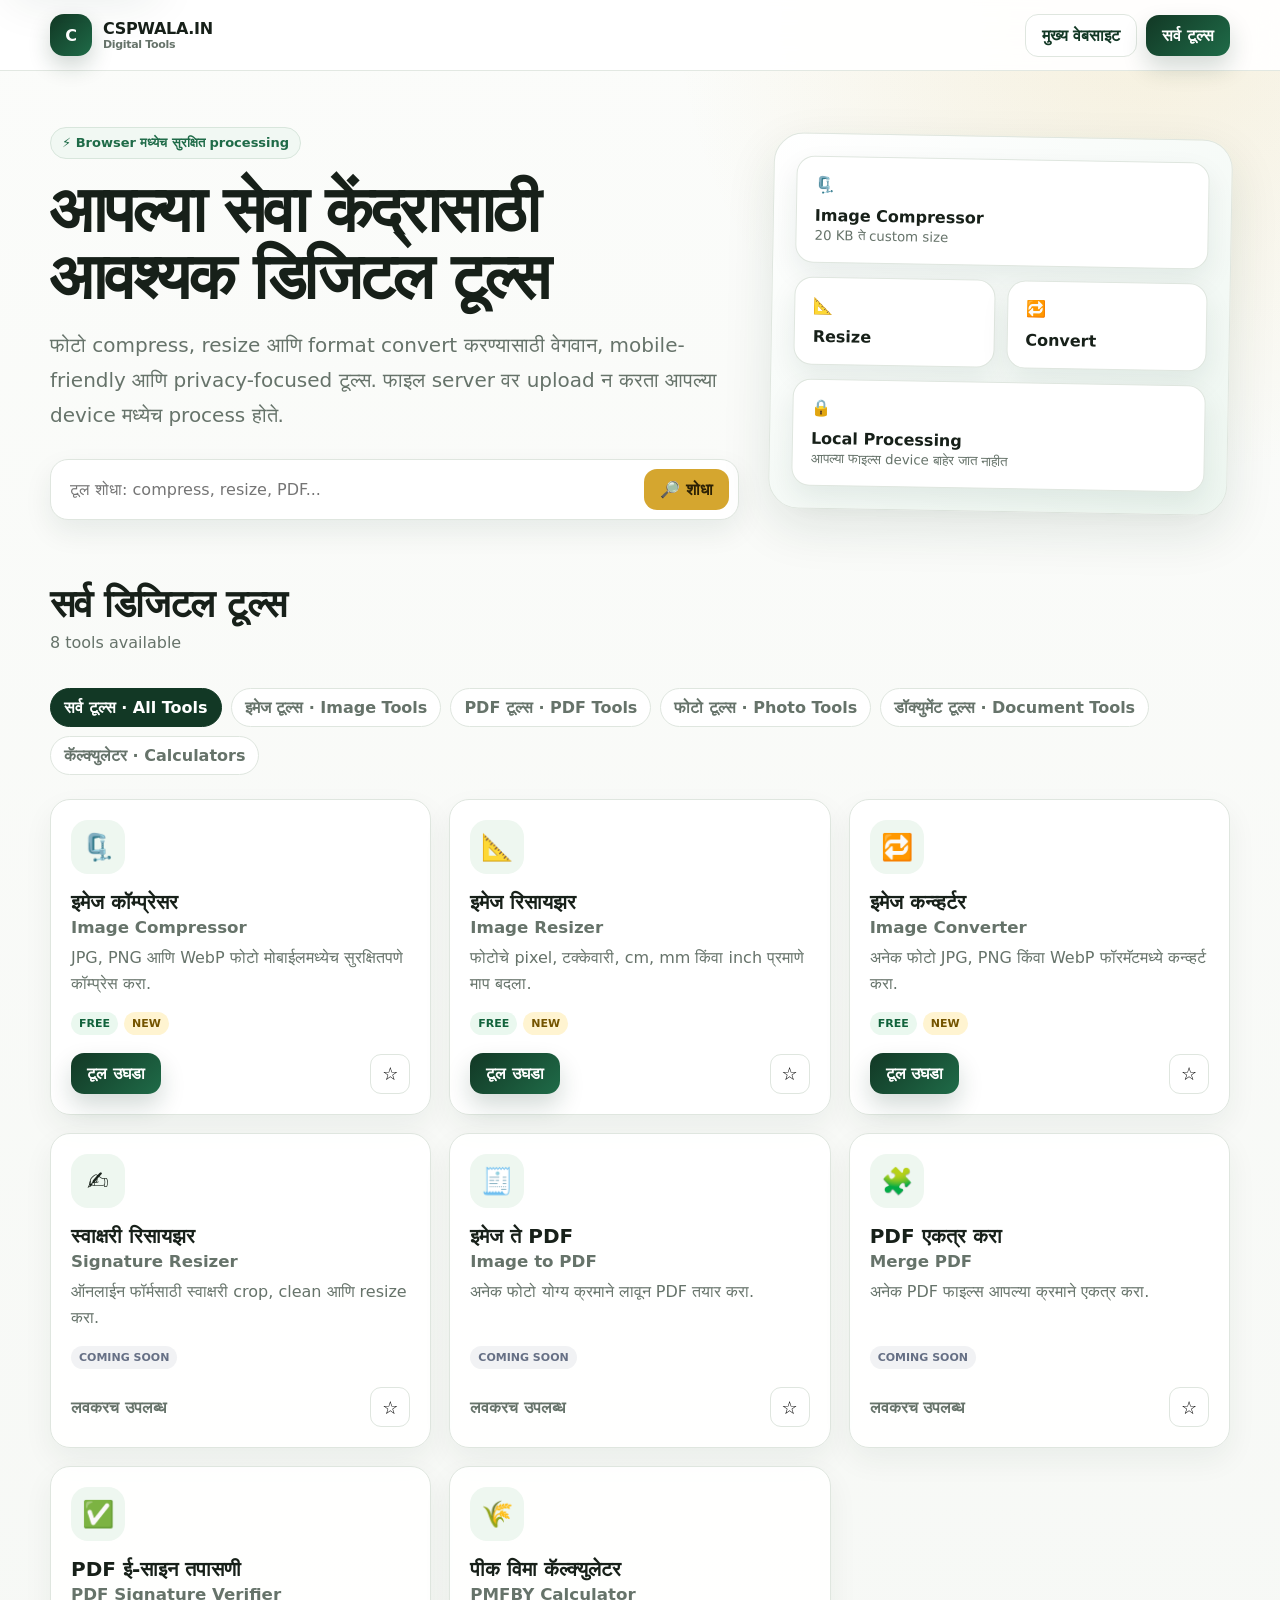
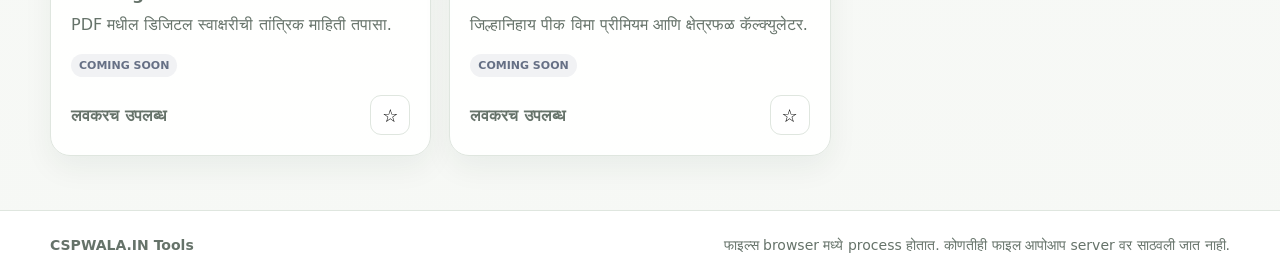
==== tools/index.html @ 70942fb1 "feat(tools): add searchable tools landing page" ====
<!doctype html>
<html lang="mr">
<head>
  <meta charset="utf-8">
  <meta name="viewport" content="width=device-width, initial-scale=1">
  <meta name="description" content="CSPWALA Tools मध्ये image compress, resize आणि convert करण्यासाठी सुरक्षित browser-based डिजिटल टूल्स वापरा.">
  <title>CSPWALA Tools – सेवा केंद्रासाठी डिजिटल टूल्स</title>
  <link rel="stylesheet" href="./assets/styles.css">
</head>
<body>
  <a class="skip-link" href="#main">मुख्य मजकुराकडे जा</a>
  <header class="site-header">
    <div class="header-inner">
      <a class="brand" href="https://cspwala.in" aria-label="CSPWALA.IN Home">
        <span class="brand-mark">C</span>
        <span>CSPWALA.IN<small>Digital Tools</small></span>
      </a>
      <div class="header-actions">
        <a class="btn btn-secondary hide-mobile" href="https://cspwala.in">मुख्य वेबसाइट</a>
        <a class="btn btn-primary" href="#all-tools">सर्व टूल्स</a>
      </div>
    </div>
  </header>

  <main id="main">
    <section class="hero">
      <div class="container hero-grid">
        <div>
          <span class="eyebrow">⚡ Browser मध्येच सुरक्षित processing</span>
          <h1>आपल्या सेवा केंद्रासाठी आवश्यक डिजिटल टूल्स</h1>
          <p class="lead">फोटो compress, resize आणि format convert करण्यासाठी वेगवान, mobile-friendly आणि privacy-focused टूल्स. फाइल server वर upload न करता आपल्या device मध्येच process होते.</p>
          <div class="search-panel" role="search">
            <input id="toolSearch" type="search" autocomplete="off" placeholder="टूल शोधा: compress, resize, PDF..." aria-label="Search tools">
            <button id="searchButton" class="btn btn-accent" type="button">🔎 शोधा</button>
          </div>
        </div>
        <div class="hero-visual" aria-hidden="true">
          <div class="visual-card"><span>🗜️</span><strong>Image Compressor</strong><small class="muted">20 KB ते custom size</small></div>
          <div class="visual-row">
            <div class="visual-card"><span>📐</span><strong>Resize</strong></div>
            <div class="visual-card"><span>🔁</span><strong>Convert</strong></div>
          </div>
          <div class="visual-card"><span>🔒</span><strong>Local Processing</strong><small class="muted">आपल्या फाइल्स device बाहेर जात नाहीत</small></div>
        </div>
      </div>
    </section>

    <section id="all-tools" class="section">
      <div class="container">
        <div class="section-head">
          <div>
            <h2>सर्व डिजिटल टूल्स</h2>
            <p id="resultSummary" class="muted" aria-live="polite"></p>
          </div>
        </div>
        <div id="categoryChips" class="chip-row" aria-label="Tool categories"></div>
        <div id="toolGrid" class="tool-grid"></div>
      </div>
    </section>
  </main>

  <footer class="footer">
    <div class="container footer-inner">
      <strong>CSPWALA.IN Tools</strong>
      <span>फाइल्स browser मध्ये process होतात. कोणतीही फाइल आपोआप server वर साठवली जात नाही.</span>
    </div>
  </footer>
  <script type="module" src="./assets/tools-page.js"></script>
</body>
</html>
---- tools/assets/styles.css ----
:root {
  --csp-primary: #123825;
  --csp-primary-2: #1f6b48;
  --csp-accent: #d5a62f;
  --csp-accent-soft: #fff7dc;
  --csp-bg: #f6f8f5;
  --csp-surface: #ffffff;
  --csp-text: #172019;
  --csp-muted: #66736a;
  --csp-border: #dfe6df;
  --csp-danger: #b42318;
  --csp-success: #16794a;
  --csp-shadow: 0 18px 50px rgba(18, 56, 37, .11);
  --csp-radius: 20px;
}
* { box-sizing: border-box; }
html { scroll-behavior: smooth; }
body { margin: 0; color: var(--csp-text); background: radial-gradient(circle at 90% 0%, rgba(213,166,47,.14), transparent 30rem), linear-gradient(180deg,#fbfcfa 0%,var(--csp-bg) 100%); font-family: Inter,"Noto Sans Devanagari",system-ui,-apple-system,BlinkMacSystemFont,"Segoe UI",sans-serif; }
button,input,select { font: inherit; }
a { color: inherit; }
img { max-width: 100%; display: block; }
button { cursor: pointer; }
button:disabled { cursor: not-allowed; opacity: .6; }
.skip-link { position: fixed; left: 12px; top: -60px; z-index: 100; background:#fff; color:var(--csp-primary); padding:10px 14px; border-radius:10px; box-shadow:var(--csp-shadow); }
.skip-link:focus { top: 12px; }
.site-header { position: sticky; top:0; z-index:40; background:rgba(255,255,255,.92); backdrop-filter:blur(14px); border-bottom:1px solid rgba(223,230,223,.9); }
.header-inner,.container { width:min(1180px,calc(100% - 28px)); margin-inline:auto; }
.header-inner { min-height:70px; display:flex; align-items:center; justify-content:space-between; gap:16px; }
.brand { display:inline-flex; align-items:center; gap:11px; text-decoration:none; font-weight:900; letter-spacing:-.02em; }
.brand-mark { width:42px; height:42px; border-radius:14px; display:grid; place-items:center; color:#fff; background:linear-gradient(135deg,var(--csp-primary),var(--csp-primary-2)); box-shadow:0 10px 22px rgba(18,56,37,.2); }
.brand small { display:block; color:var(--csp-muted); font-weight:700; font-size:11px; }
.header-actions { display:flex; align-items:center; gap:9px; }
.btn { border:0; border-radius:13px; padding:11px 16px; display:inline-flex; align-items:center; justify-content:center; gap:8px; text-decoration:none; font-weight:800; transition:transform .18s ease,box-shadow .18s ease,background .18s ease; }
.btn:hover { transform:translateY(-1px); }
.btn-primary { color:#fff; background:linear-gradient(135deg,var(--csp-primary),var(--csp-primary-2)); box-shadow:0 12px 24px rgba(18,56,37,.18); }
.btn-secondary { background:#fff; border:1px solid var(--csp-border); color:var(--csp-primary); }
.btn-accent { background:var(--csp-accent); color:#2c2105; }
.btn-block { width:100%; }
.hero { padding:56px 0 32px; }
.hero-grid { display:grid; grid-template-columns:1.2fr .8fr; gap:32px; align-items:center; }
.eyebrow { display:inline-flex; align-items:center; gap:7px; border:1px solid #d8e6dc; background:#f1f8f3; color:var(--csp-primary-2); border-radius:999px; padding:7px 11px; font-size:13px; font-weight:900; }
h1,h2,h3,p { margin-top:0; }
h1 { font-size:clamp(34px,6vw,64px); line-height:1.04; letter-spacing:-.045em; margin:18px 0; }
.lead { color:var(--csp-muted); font-size:clamp(16px,2vw,20px); line-height:1.75; max-width:720px; }
.hero-visual { min-height:310px; border:1px solid var(--csp-border); border-radius:30px; padding:22px; background:linear-gradient(145deg,#fff,#edf6f0); box-shadow:var(--csp-shadow); display:grid; gap:14px; transform:rotate(1deg); }
.visual-row { display:grid; grid-template-columns:repeat(2,1fr); gap:12px; }
.visual-card { background:#fff; border:1px solid var(--csp-border); border-radius:18px; padding:18px; box-shadow:0 12px 28px rgba(18,56,37,.08); }
.visual-card strong { display:block; margin-top:12px; }
.search-panel { margin-top:26px; display:grid; grid-template-columns:1fr auto; gap:10px; padding:9px; border-radius:18px; background:#fff; border:1px solid var(--csp-border); box-shadow:0 12px 28px rgba(18,56,37,.08); }
.search-panel input { border:0; outline:0; min-width:0; padding:8px 10px; font-size:16px; }
.section { padding:30px 0 54px; }
.section-head { display:flex; align-items:end; justify-content:space-between; gap:16px; margin-bottom:20px; }
.section-head h2 { margin-bottom:6px; font-size:clamp(24px,4vw,38px); letter-spacing:-.03em; }
.muted { color:var(--csp-muted); }
.chip-row { display:flex; gap:9px; flex-wrap:wrap; margin:16px 0 24px; }
.chip { border:1px solid var(--csp-border); background:#fff; border-radius:999px; padding:9px 13px; font-weight:800; color:var(--csp-muted); }
.chip.active { color:#fff; border-color:var(--csp-primary); background:var(--csp-primary); }
.tool-grid { display:grid; grid-template-columns:repeat(3,minmax(0,1fr)); gap:18px; }
.tool-card { position:relative; border:1px solid var(--csp-border); background:rgba(255,255,255,.95); border-radius:var(--csp-radius); padding:20px; box-shadow:0 12px 30px rgba(18,56,37,.06); display:flex; flex-direction:column; min-height:248px; transition:transform .2s ease,box-shadow .2s ease,border-color .2s ease; }
.tool-card:hover { transform:translateY(-4px); border-color:#bdd3c3; box-shadow:var(--csp-shadow); }
.tool-icon { width:54px; height:54px; border-radius:17px; display:grid; place-items:center; font-size:26px; background:#eef7f0; }
.tool-card h3 { margin:16px 0 7px; font-size:20px; }
.tool-card p { color:var(--csp-muted); line-height:1.6; flex:1; }
.tool-card-footer { display:flex; align-items:center; justify-content:space-between; gap:10px; margin-top:18px; }
.badges { display:flex; gap:6px; flex-wrap:wrap; }
.badge { border-radius:999px; padding:5px 8px; font-size:11px; font-weight:900; }
.badge-free { background:#eaf8ef; color:#12633c; }
.badge-new { background:#fff4d1; color:#745400; }
.badge-soon { background:#f1f2f4; color:#667085; }
.favorite-btn { border:1px solid var(--csp-border); background:#fff; border-radius:11px; width:40px; height:40px; font-size:18px; }
.favorite-btn[aria-pressed="true"] { background:#fff4d1; border-color:#e7ca6e; }
.empty-state { border:1px dashed #bdc9bf; background:rgba(255,255,255,.7); padding:34px; border-radius:18px; text-align:center; color:var(--csp-muted); grid-column:1/-1; }
.tool-page { padding:34px 0 64px; }
.breadcrumbs { font-size:14px; color:var(--csp-muted); margin-bottom:18px; }
.breadcrumbs a { color:var(--csp-primary-2); text-decoration:none; }
.tool-title-row { display:flex; align-items:flex-start; justify-content:space-between; gap:18px; margin-bottom:22px; }
.tool-title { display:flex; gap:14px; align-items:flex-start; }
.tool-title h1 { font-size:clamp(30px,5vw,48px); margin:0 0 8px; }
.tool-layout { display:grid; grid-template-columns:minmax(0,1fr) 320px; gap:22px; align-items:start; }
.panel { background:#fff; border:1px solid var(--csp-border); border-radius:var(--csp-radius); padding:22px; box-shadow:0 12px 30px rgba(18,56,37,.06); }
.panel + .panel { margin-top:18px; }
.panel h2 { font-size:20px; margin-bottom:16px; }
.privacy-note { display:flex; align-items:flex-start; gap:10px; border:1px solid #b9ddc7; background:#effaf3; color:#155d39; padding:13px 14px; border-radius:14px; font-weight:750; line-height:1.5; }
.dropzone { border:2px dashed #b7c7ba; border-radius:18px; padding:34px 18px; text-align:center; background:#fbfdfb; transition:border-color .2s ease,background .2s ease; }
.dropzone.dragover { border-color:var(--csp-primary-2); background:#eff8f2; }
.dropzone input { position:absolute; inline-size:1px; block-size:1px; opacity:0; }
.dropzone-icon { font-size:40px; margin-bottom:10px; }
.dropzone p { color:var(--csp-muted); line-height:1.5; }
.form-grid { display:grid; grid-template-columns:repeat(2,minmax(0,1fr)); gap:14px; }
.field { display:grid; gap:7px; }
.field.full { grid-column:1/-1; }
.field label { font-weight:850; font-size:14px; }
.field input,.field select { width:100%; border:1px solid var(--csp-border); border-radius:12px; padding:11px 12px; background:#fff; outline:0; }
.field input:focus,.field select:focus { border-color:var(--csp-primary-2); box-shadow:0 0 0 3px rgba(31,107,72,.1); }
.range-row { display:grid; grid-template-columns:1fr 72px; gap:10px; align-items:center; }
.action-row { display:flex; gap:10px; flex-wrap:wrap; margin-top:18px; }
.file-list { display:grid; gap:12px; margin-top:18px; }
.file-item { border:1px solid var(--csp-border); border-radius:15px; padding:12px; display:grid; grid-template-columns:62px minmax(0,1fr) auto; gap:12px; align-items:center; }
.file-thumb { width:62px; height:62px; object-fit:cover; border-radius:11px; background:#eef2ef; }
.file-meta { min-width:0; }
.file-meta strong { display:block; overflow:hidden; text-overflow:ellipsis; white-space:nowrap; }
.file-meta small { color:var(--csp-muted); }
.icon-btn { width:38px; height:38px; border:0; border-radius:11px; background:#fff1f0; color:var(--csp-danger); }
.result-grid { display:grid; grid-template-columns:repeat(2,minmax(0,1fr)); gap:14px; margin-top:18px; }
.result-card { border:1px solid var(--csp-border); border-radius:16px; overflow:hidden; background:#fff; }
.result-preview { width:100%; aspect-ratio:4/3; object-fit:contain; background:#eff2ef; }
.result-body { padding:13px; }
.result-body strong { display:block; overflow:hidden; text-overflow:ellipsis; white-space:nowrap; }
.result-stats { display:flex; justify-content:space-between; gap:8px; color:var(--csp-muted); font-size:12px; margin:8px 0 12px; }
.progress { height:10px; border-radius:999px; background:#e7ece8; overflow:hidden; margin-top:14px; }
.progress > span { display:block; height:100%; width:0; background:linear-gradient(90deg,var(--csp-primary-2),var(--csp-accent)); transition:width .2s ease; }
.status { margin-top:10px; min-height:24px; color:var(--csp-muted); }
.error-box { display:none; margin-top:12px; border:1px solid #f1b5ae; color:#8f2318; background:#fff3f2; border-radius:12px; padding:11px 12px; }
.error-box.show { display:block; }
.info-list { margin:0; padding-left:20px; color:var(--csp-muted); line-height:1.75; }
.footer { border-top:1px solid var(--csp-border); background:#fff; padding:26px 0; color:var(--csp-muted); font-size:14px; }
.footer-inner { display:flex; justify-content:space-between; gap:14px; flex-wrap:wrap; }
@media (max-width:920px) { .hero-grid,.tool-layout { grid-template-columns:1fr; } .hero-visual { display:none; } .tool-grid { grid-template-columns:repeat(2,minmax(0,1fr)); } .tool-layout aside { order:-1; } }
@media (max-width:640px) { .header-inner { min-height:62px; } .header-actions .hide-mobile { display:none; } .hero { padding-top:34px; } h1 { font-size:38px; } .search-panel { grid-template-columns:1fr; } .tool-grid,.result-grid,.form-grid { grid-template-columns:1fr; } .tool-card { min-height:220px; } .tool-title-row { flex-direction:column; } .tool-title { align-items:center; } .panel { padding:16px; } .file-item { grid-template-columns:52px minmax(0,1fr) auto; } .file-thumb { width:52px; height:52px; } .btn { min-height:44px; } }
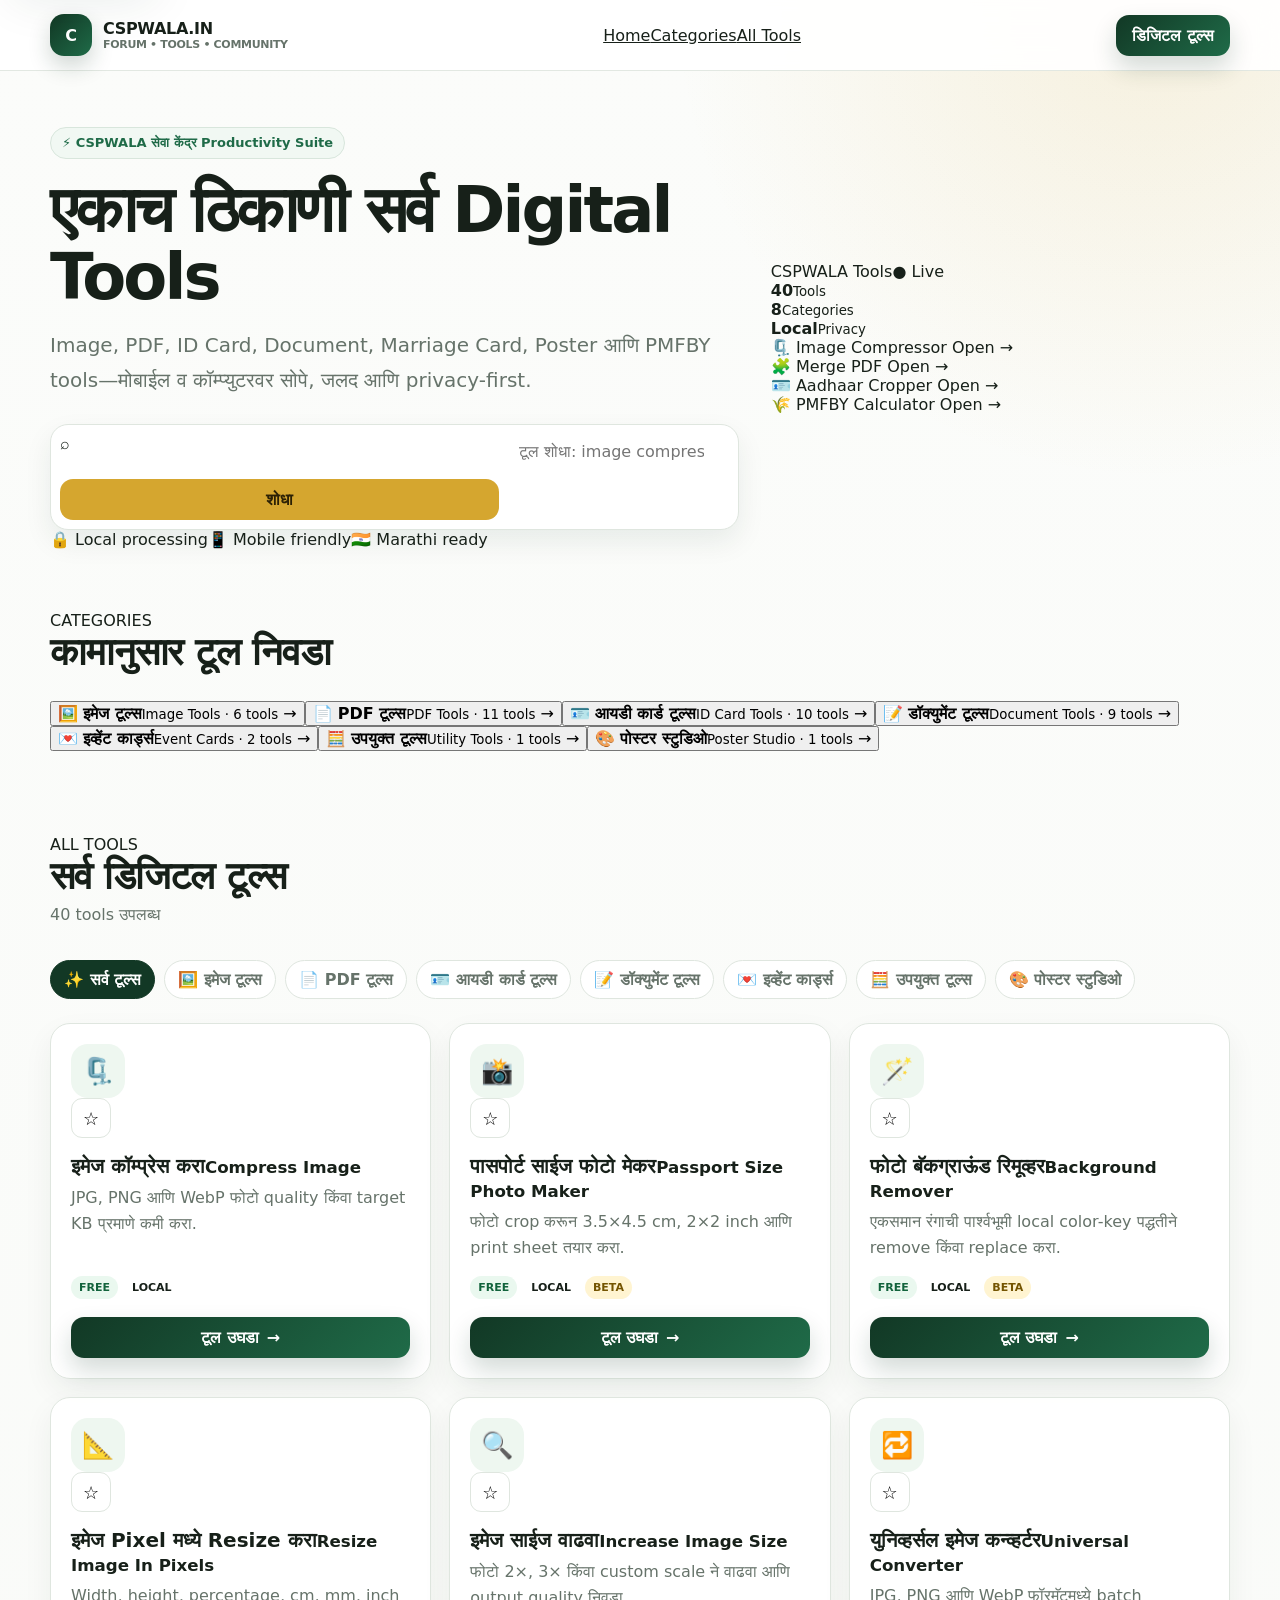
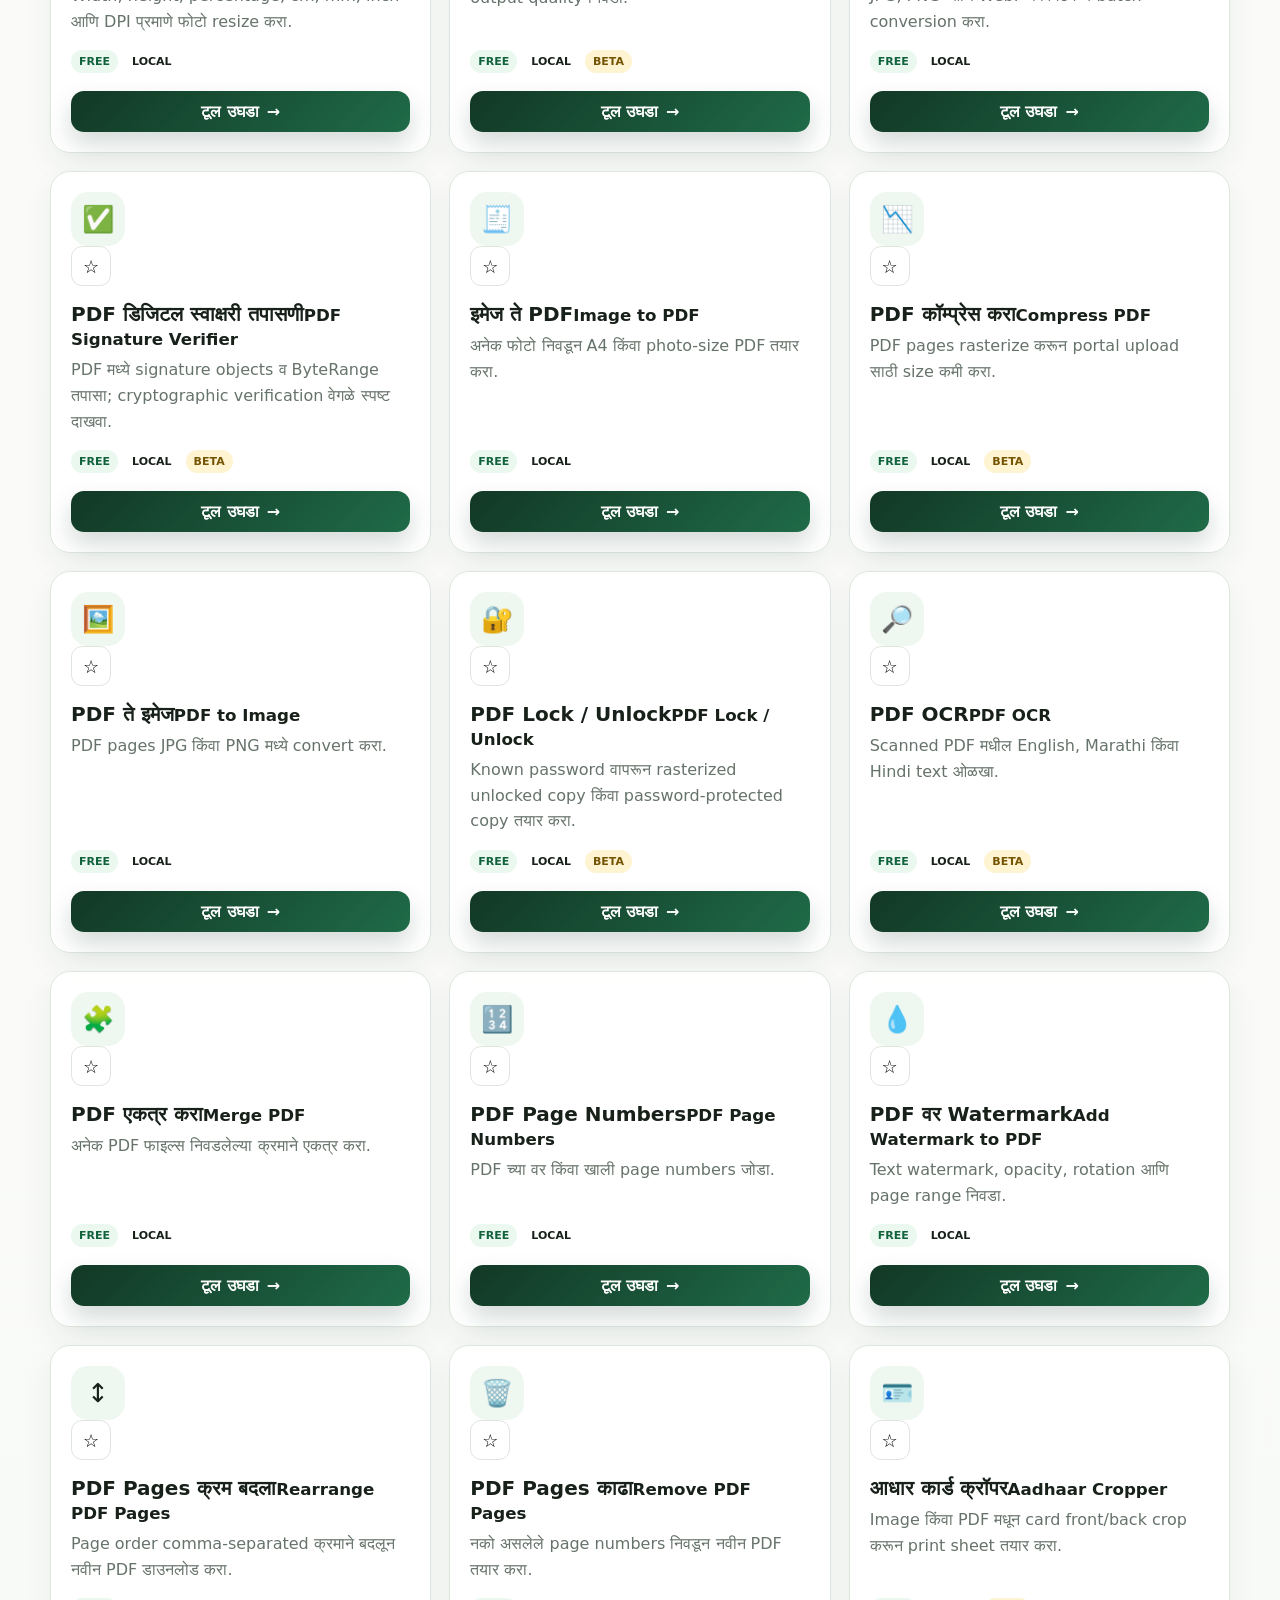
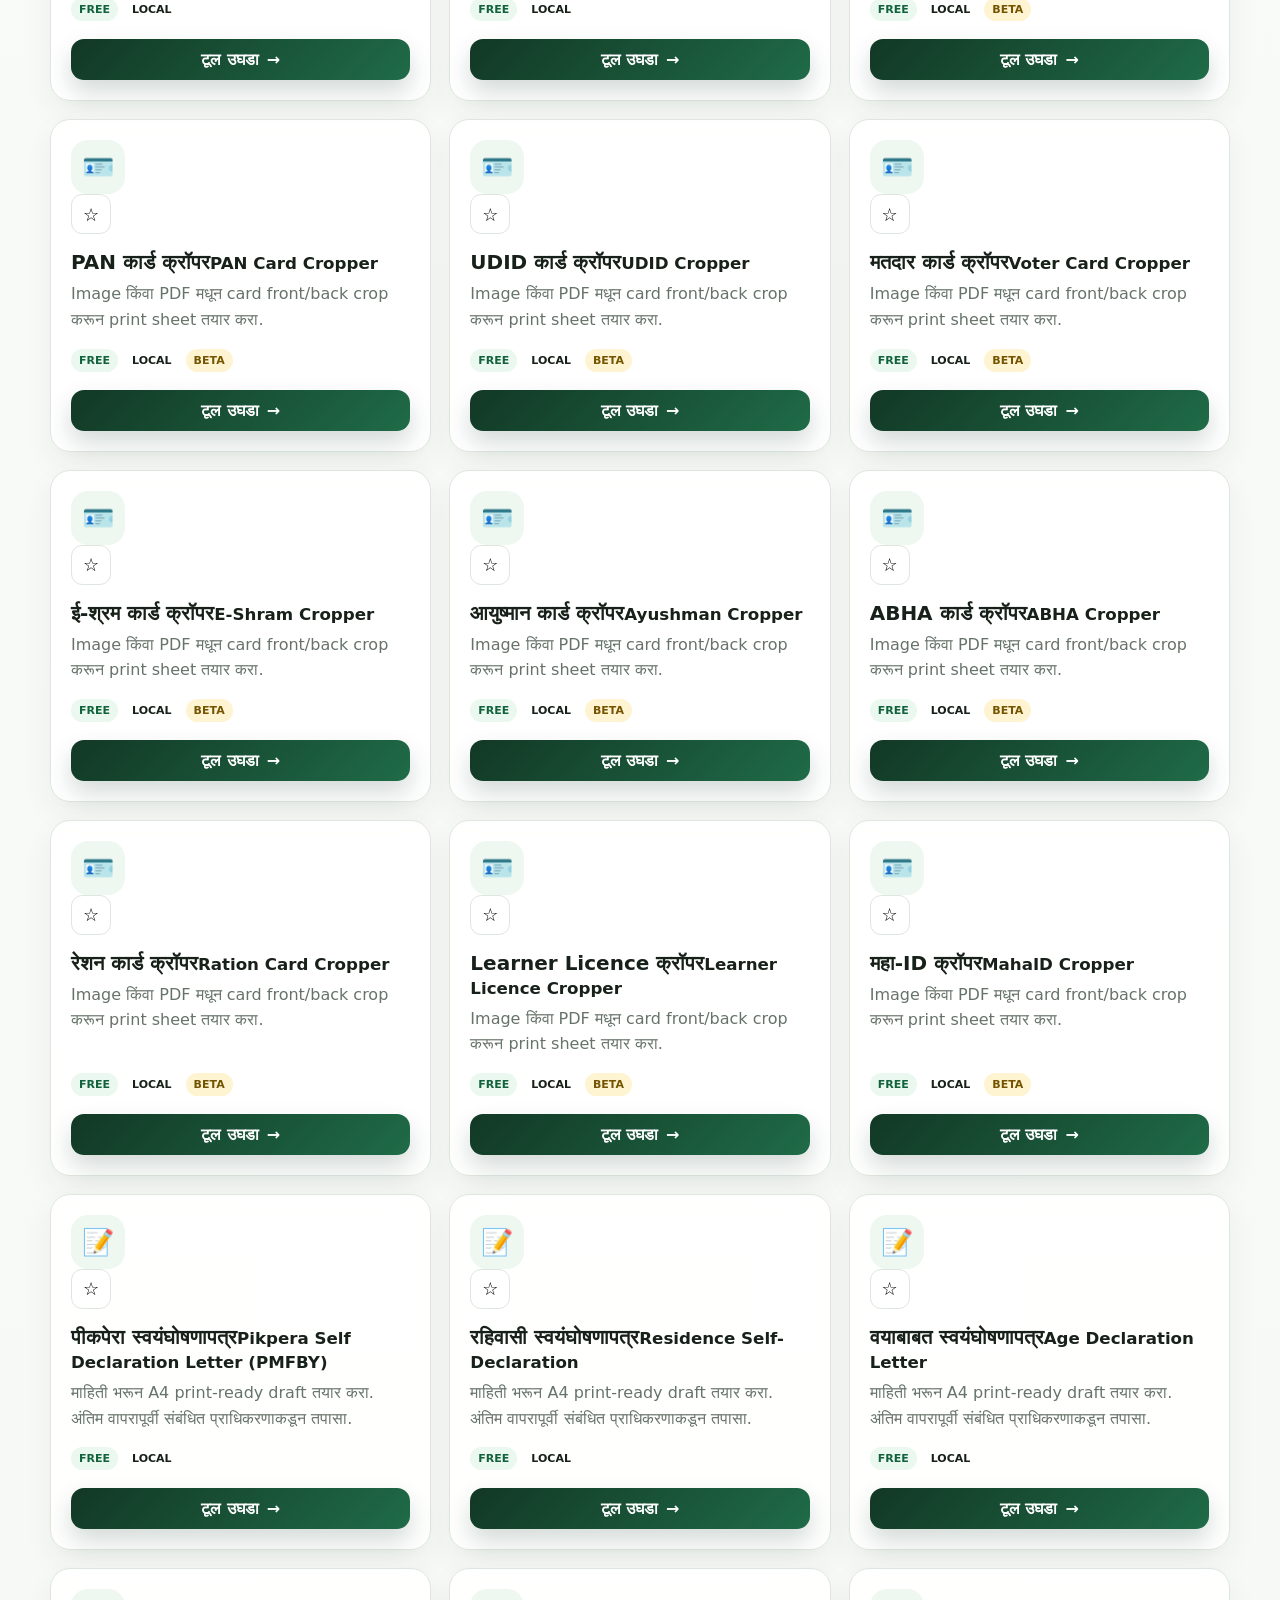
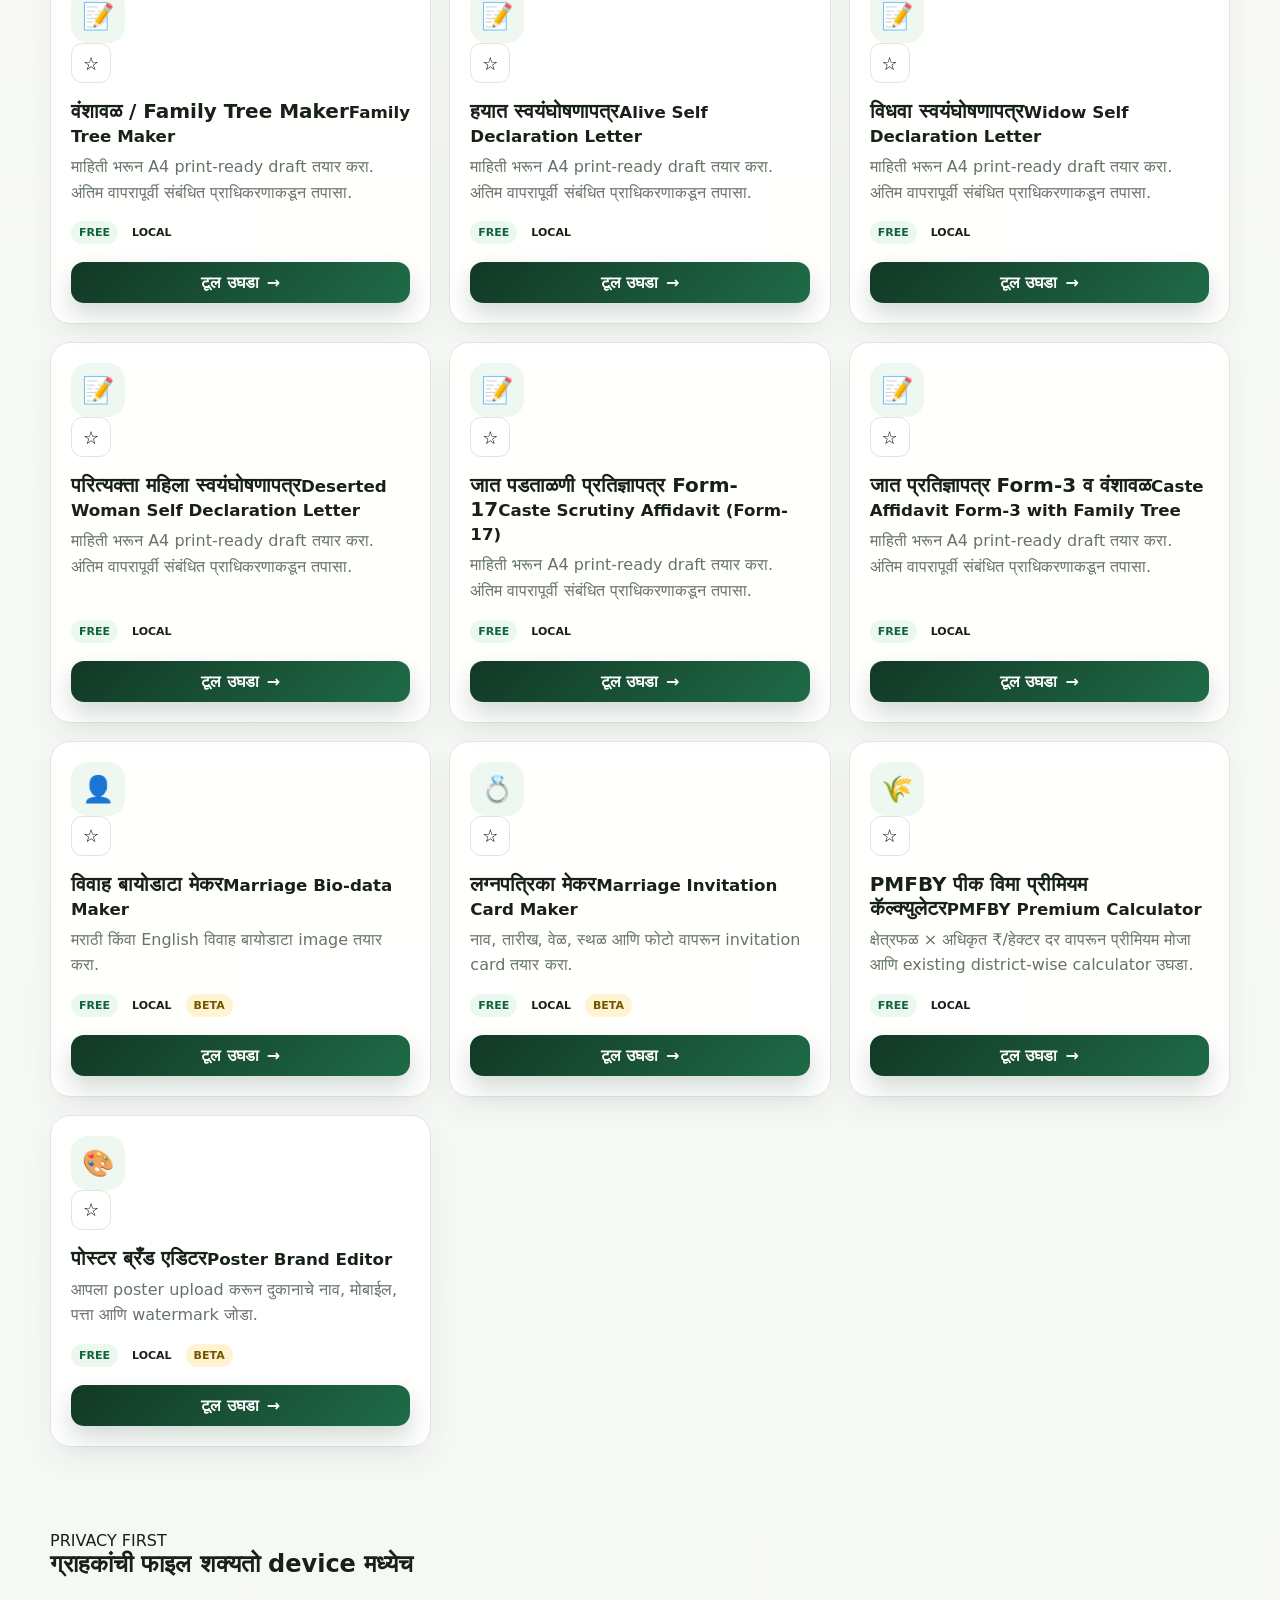
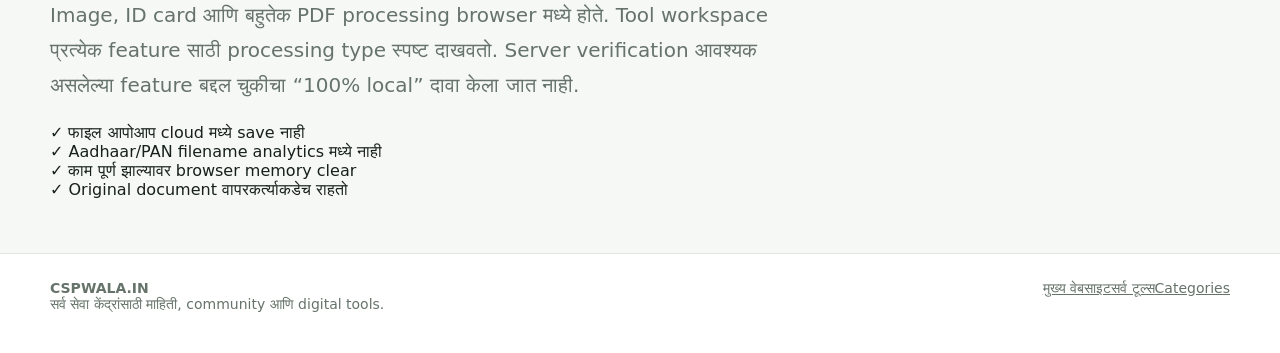
==== commit b47baea1: "feat(tools): apply CSPWALA themed landing design" ====
--- a/tools/index.html
+++ b/tools/index.html
@@ -3,8 +3,9 @@
 <head>
   <meta charset="utf-8">
   <meta name="viewport" content="width=device-width, initial-scale=1">
-  <meta name="description" content="CSPWALA Tools मध्ये image compress, resize आणि convert करण्यासाठी सुरक्षित browser-based डिजिटल टूल्स वापरा.">
-  <title>CSPWALA Tools – सेवा केंद्रासाठी डिजिटल टूल्स</title>
+  <meta name="theme-color" content="#092d42">
+  <meta name="description" content="CSPWALA Tools मध्ये image, PDF, ID card, document, poster आणि सेवा केंद्रासाठी उपयुक्त browser-based tools वापरा.">
+  <title>CSPWALA Tools – सेवा केंद्रासाठी सर्व डिजिटल टूल्स</title>
   <link rel="stylesheet" href="./assets/styles.css">
 </head>
 <body>
@@ -13,12 +14,12 @@
     <div class="header-inner">
       <a class="brand" href="https://cspwala.in" aria-label="CSPWALA.IN Home">
         <span class="brand-mark">C</span>
-        <span>CSPWALA.IN<small>Digital Tools</small></span>
+        <span><b>CSPWALA.IN</b><small>FORUM • TOOLS • COMMUNITY</small></span>
       </a>
-      <div class="header-actions">
-        <a class="btn btn-secondary hide-mobile" href="https://cspwala.in">मुख्य वेबसाइट</a>
-        <a class="btn btn-primary" href="#all-tools">सर्व टूल्स</a>
-      </div>
+      <nav class="desktop-nav" aria-label="Primary">
+        <a href="https://cspwala.in">Home</a><a href="#categories">Categories</a><a href="#all-tools">All Tools</a>
+      </nav>
+      <div class="header-actions"><a class="btn btn-primary" href="#all-tools">डिजिटल टूल्स</a></div>
     </div>
   </header>
 
@@ -26,45 +27,38 @@
     <section class="hero">
       <div class="container hero-grid">
         <div>
-          <span class="eyebrow">⚡ Browser मध्येच सुरक्षित processing</span>
-          <h1>आपल्या सेवा केंद्रासाठी आवश्यक डिजिटल टूल्स</h1>
-          <p class="lead">फोटो compress, resize आणि format convert करण्यासाठी वेगवान, mobile-friendly आणि privacy-focused टूल्स. फाइल server वर upload न करता आपल्या device मध्येच process होते.</p>
+          <span class="eyebrow">⚡ CSPWALA सेवा केंद्र Productivity Suite</span>
+          <h1>एकाच ठिकाणी सर्व <span class="gradient-text">Digital Tools</span></h1>
+          <p class="lead">Image, PDF, ID Card, Document, Marriage Card, Poster आणि PMFBY tools—मोबाईल व कॉम्प्युटरवर सोपे, जलद आणि privacy-first.</p>
           <div class="search-panel" role="search">
-            <input id="toolSearch" type="search" autocomplete="off" placeholder="टूल शोधा: compress, resize, PDF..." aria-label="Search tools">
-            <button id="searchButton" class="btn btn-accent" type="button">🔎 शोधा</button>
+            <span aria-hidden="true">⌕</span><input id="toolSearch" type="search" autocomplete="off" placeholder="टूल शोधा: image compress, Aadhaar crop, PDF merge..." aria-label="Search tools"><button id="searchButton" class="btn btn-accent" type="button">शोधा</button>
           </div>
+          <div class="trust-row"><span>🔒 Local processing</span><span>📱 Mobile friendly</span><span>🇮🇳 Marathi ready</span></div>
         </div>
-        <div class="hero-visual" aria-hidden="true">
-          <div class="visual-card"><span>🗜️</span><strong>Image Compressor</strong><small class="muted">20 KB ते custom size</small></div>
-          <div class="visual-row">
-            <div class="visual-card"><span>📐</span><strong>Resize</strong></div>
-            <div class="visual-card"><span>🔁</span><strong>Convert</strong></div>
-          </div>
-          <div class="visual-card"><span>🔒</span><strong>Local Processing</strong><small class="muted">आपल्या फाइल्स device बाहेर जात नाहीत</small></div>
+        <div class="hero-dashboard" aria-hidden="true">
+          <div class="dash-head"><span>CSPWALA Tools</span><span class="online-dot">● Live</span></div>
+          <div class="dash-stats"><div><strong>40</strong><small>Tools</small></div><div><strong>8</strong><small>Categories</small></div><div><strong>Local</strong><small>Privacy</small></div></div>
+          <div class="dash-list"><div>🗜️ Image Compressor <span>Open →</span></div><div>🧩 Merge PDF <span>Open →</span></div><div>🪪 Aadhaar Cropper <span>Open →</span></div><div>🌾 PMFBY Calculator <span>Open →</span></div></div>
         </div>
       </div>
     </section>
 
+    <section id="categories" class="section section-tight">
+      <div class="container"><div class="section-head"><div><span class="section-kicker">CATEGORIES</span><h2>कामानुसार टूल निवडा</h2></div></div><div id="categoryGrid" class="category-grid"></div></div>
+    </section>
+
     <section id="all-tools" class="section">
       <div class="container">
-        <div class="section-head">
-          <div>
-            <h2>सर्व डिजिटल टूल्स</h2>
-            <p id="resultSummary" class="muted" aria-live="polite"></p>
-          </div>
-        </div>
+        <div class="section-head"><div><span class="section-kicker">ALL TOOLS</span><h2>सर्व डिजिटल टूल्स</h2><p id="resultSummary" class="muted" aria-live="polite"></p></div></div>
         <div id="categoryChips" class="chip-row" aria-label="Tool categories"></div>
         <div id="toolGrid" class="tool-grid"></div>
       </div>
     </section>
+
+    <section class="section privacy-section"><div class="container privacy-grid"><div><span class="section-kicker">PRIVACY FIRST</span><h2>ग्राहकांची फाइल शक्यतो device मध्येच</h2><p class="lead">Image, ID card आणि बहुतेक PDF processing browser मध्ये होते. Tool workspace प्रत्येक feature साठी processing type स्पष्ट दाखवतो. Server verification आवश्यक असलेल्या feature बद्दल चुकीचा “100% local” दावा केला जात नाही.</p></div><div class="privacy-card"><div>✓ फाइल आपोआप cloud मध्ये save नाही</div><div>✓ Aadhaar/PAN filename analytics मध्ये नाही</div><div>✓ काम पूर्ण झाल्यावर browser memory clear</div><div>✓ Original document वापरकर्त्याकडेच राहतो</div></div></div></section>
   </main>
 
-  <footer class="footer">
-    <div class="container footer-inner">
-      <strong>CSPWALA.IN Tools</strong>
-      <span>फाइल्स browser मध्ये process होतात. कोणतीही फाइल आपोआप server वर साठवली जात नाही.</span>
-    </div>
-  </footer>
+  <footer class="footer"><div class="container footer-inner"><div><strong>CSPWALA.IN</strong><p>सर्व सेवा केंद्रांसाठी माहिती, community आणि digital tools.</p></div><div><a href="https://cspwala.in">मुख्य वेबसाइट</a><a href="#all-tools">सर्व टूल्स</a><a href="#categories">Categories</a></div></div></footer>
   <script type="module" src="./assets/tools-page.js"></script>
 </body>
 </html>
